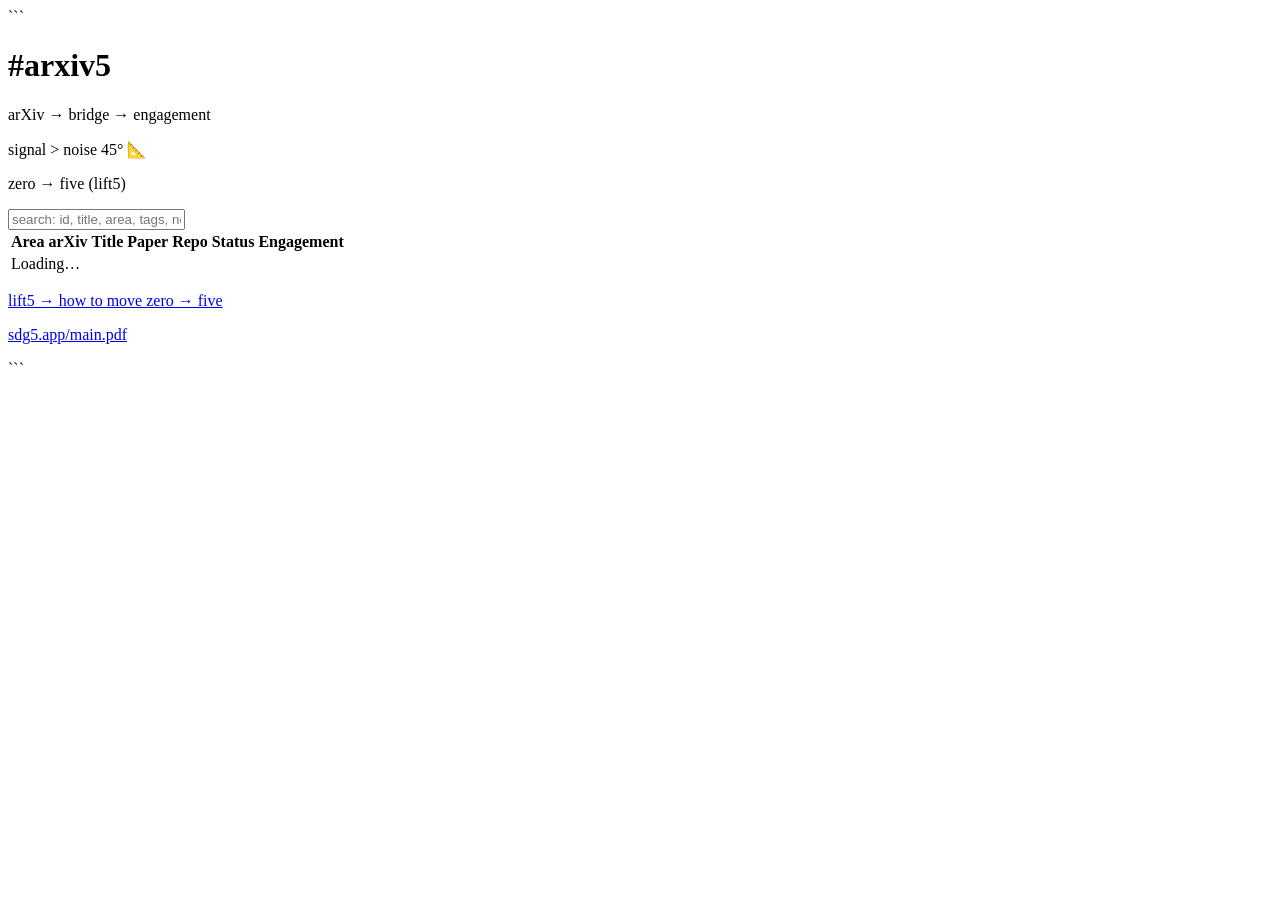
==== arxiv/index.html @ d461be9d "Create index.html" ====
<!DOCTYPE html>

<html lang="en">
<head>
  <meta charset="UTF-8" />
  <meta name="viewport" content="width=device-width, initial-scale=1.0" />
  <title>arxiv5 | sdg5.app</title>

  <!-- Absolute paths for /arxiv -->

  <link rel="stylesheet" href="/arxiv/styles.css" />
</head>
<body>

  <main class="container">

```
<!-- Header -->
<header class="hero">
  <h1>#arxiv5</h1>

  <p class="tagline">
    arXiv → bridge → engagement
  </p>

  <p class="subtag">
    signal &gt; noise <span class="angle">45° 📐</span>
  </p>

  <p class="goal">
    zero → five (lift5)
  </p>
</header>

<!-- Controls -->
<section class="controls">
  <input
    id="searchInput"
    type="text"
    placeholder="search: id, title, area, tags, note..."
  />
</section>

<!-- Table -->
<section class="table-wrap">
  <table id="papersTable">

    <thead>
      <tr>
        <th>Area</th>
        <th>arXiv</th>
        <th>Title</th>
        <th>Paper</th>
        <th>Repo</th>
        <th>Status</th>
        <th>Engagement</th>
      </tr>
    </thead>

    <tbody id="papersBody">
      <tr>
        <td colspan="7">Loading…</td>
      </tr>
    </tbody>

  </table>
</section>

<!-- Footer -->
<footer class="footer">
  <p>
    <a href="/arxiv/lift5.html">lift5 → how to move zero → five</a>
  </p>

  <p>
    <a href="/main.pdf" target="_blank">
      sdg5.app/main.pdf
    </a>
  </p>
</footer>
```

  </main>

  <!-- Absolute path -->

  <script src="/arxiv/app.js"></script>

</body>
</html>
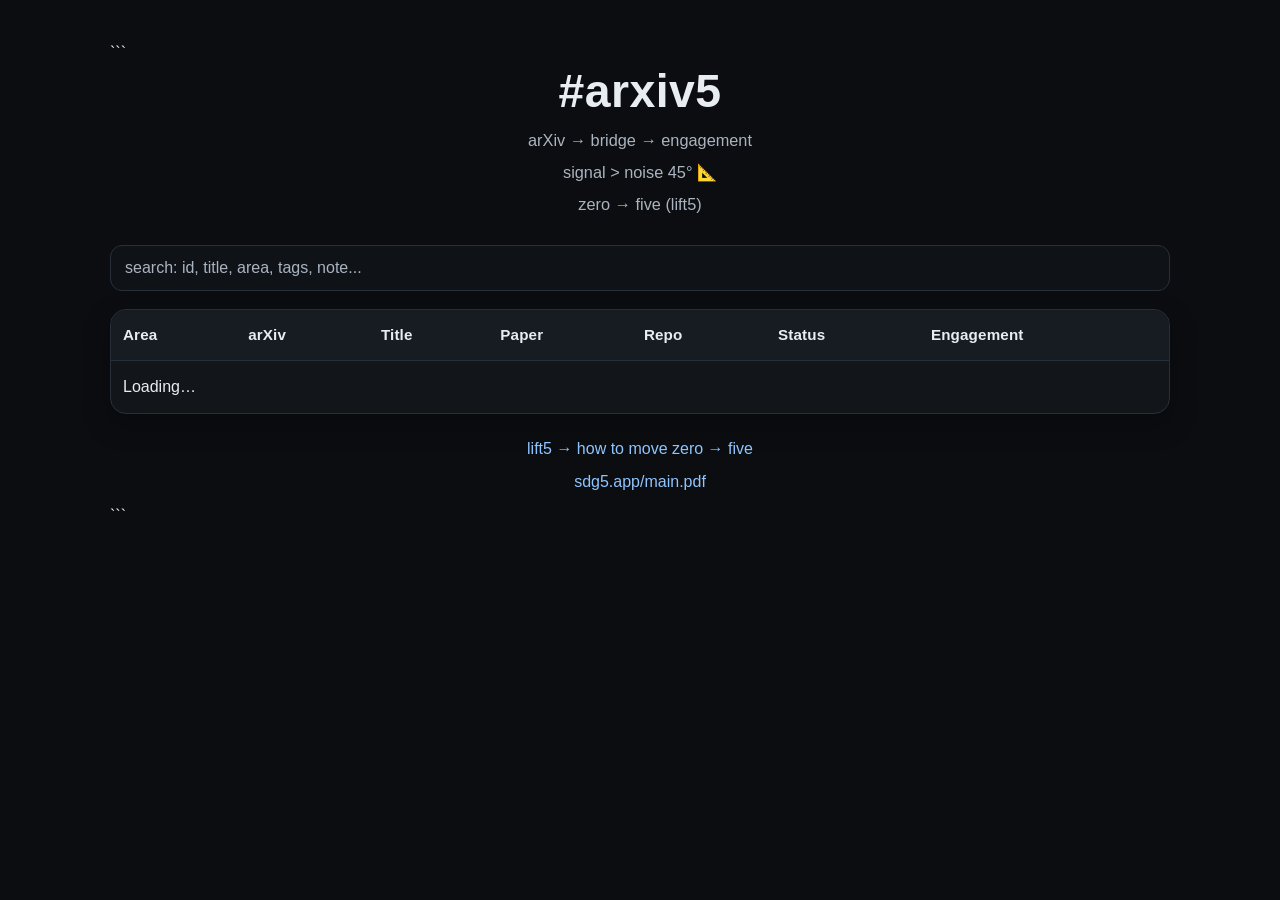
==== commit 5993ee28: "Update index.html" ====
--- a/arxiv/index.html
+++ b/arxiv/index.html
@@ -8,7 +8,7 @@
 
   <!-- Absolute paths for /arxiv -->
 
-  <link rel="stylesheet" href="/arxiv/styles.css" />
+  <link rel="stylesheet" href="styles.css" />
 </head>
 <body>
 
--- a/arxiv/styles.css
+++ b/arxiv/styles.css
@@ -0,0 +1,212 @@
+:root {
+--bg: #0b0d10;
+--panel: #12161b;
+--panel-2: #171c22;
+--text: #e8edf2;
+--muted: #aab4c0;
+--line: #27303a;
+--link: #8ec5ff;
+--link-hover: #bddfff;
+--badge: #202833;
+--zero: #c8d1db;
+--five: #ff8a65;
+--input-bg: #0f1318;
+--shadow: rgba(0, 0, 0, 0.28);
+}
+
+* {
+  box-sizing: border-box;
+  }
+
+html {
+color-scheme: dark;
+}
+
+body {
+margin: 0;
+font-family: -apple-system, BlinkMacSystemFont, "Segoe UI", sans-serif;
+background: var(--bg);
+color: var(--text);
+line-height: 1.6;
+}
+
+.container {
+max-width: 1100px;
+margin: 0 auto;
+padding: 40px 20px 64px;
+}
+
+.hero {
+text-align: center;
+margin-bottom: 28px;
+}
+
+h1 {
+margin: 0 0 10px;
+font-size: 2.9rem;
+line-height: 1.1;
+letter-spacing: 0.01em;
+}
+
+.tagline,
+.subtag,
+.goal {
+margin: 6px 0;
+color: var(--muted);
+font-size: 1.02rem;
+}
+
+.angle {
+white-space: nowrap;
+}
+
+.controls {
+margin: 0 0 18px;
+}
+
+#searchInput {
+width: 100%;
+padding: 13px 14px;
+border: 1px solid var(--line);
+border-radius: 12px;
+background: var(--input-bg);
+color: var(--text);
+font-size: 1rem;
+outline: none;
+transition: border-color 0.15s ease, box-shadow 0.15s ease;
+}
+
+#searchInput::placeholder {
+color: var(--muted);
+}
+
+#searchInput:focus {
+border-color: var(--link);
+box-shadow: 0 0 0 3px rgba(142, 197, 255, 0.14);
+}
+
+.table-wrap {
+overflow-x: auto;
+border: 1px solid var(--line);
+border-radius: 16px;
+background: var(--panel);
+box-shadow: 0 10px 28px var(--shadow);
+}
+
+table {
+width: 100%;
+border-collapse: collapse;
+}
+
+thead th {
+background: var(--panel-2);
+color: var(--text);
+font-size: 0.95rem;
+font-weight: 600;
+letter-spacing: 0.01em;
+}
+
+th,
+td {
+padding: 13px 12px;
+border-bottom: 1px solid var(--line);
+text-align: left;
+vertical-align: top;
+}
+
+tbody tr:last-child td {
+border-bottom: none;
+}
+
+tbody tr:hover {
+background: rgba(255, 255, 255, 0.02);
+}
+
+a {
+color: var(--link);
+text-decoration: none;
+}
+
+a:hover {
+color: var(--link-hover);
+text-decoration: underline;
+}
+
+.note {
+margin-top: 6px;
+color: var(--muted);
+font-size: 0.95rem;
+}
+
+.status {
+display: inline-block;
+padding: 4px 9px;
+border-radius: 999px;
+background: var(--badge);
+color: var(--text);
+font-size: 0.84rem;
+line-height: 1.2;
+white-space: nowrap;
+}
+
+.zero-link {
+color: var(--zero);
+text-decoration: underline;
+text-underline-offset: 2px;
+}
+
+.zero-link:hover {
+color: var(--link-hover);
+}
+
+.engaged {
+display: inline-block;
+color: var(--five);
+font-weight: 700;
+white-space: nowrap;
+}
+
+.footer {
+margin-top: 22px;
+text-align: center;
+color: var(--muted);
+}
+
+.footer p {
+margin: 8px 0;
+}
+
+code,
+pre {
+font-family: ui-monospace, SFMono-Regular, Menlo, Monaco, Consolas, "Liberation Mono", monospace;
+}
+
+pre {
+overflow-x: auto;
+padding: 14px;
+border: 1px solid var(--line);
+border-radius: 12px;
+background: var(--panel);
+}
+
+@media (max-width: 720px) {
+.container {
+padding: 28px 14px 48px;
+}
+
+h1 {
+font-size: 2.2rem;
+}
+
+th,
+td {
+padding: 11px 10px;
+font-size: 0.95rem;
+}
+
+.tagline,
+.subtag,
+.goal {
+font-size: 0.96rem;
+}
+}
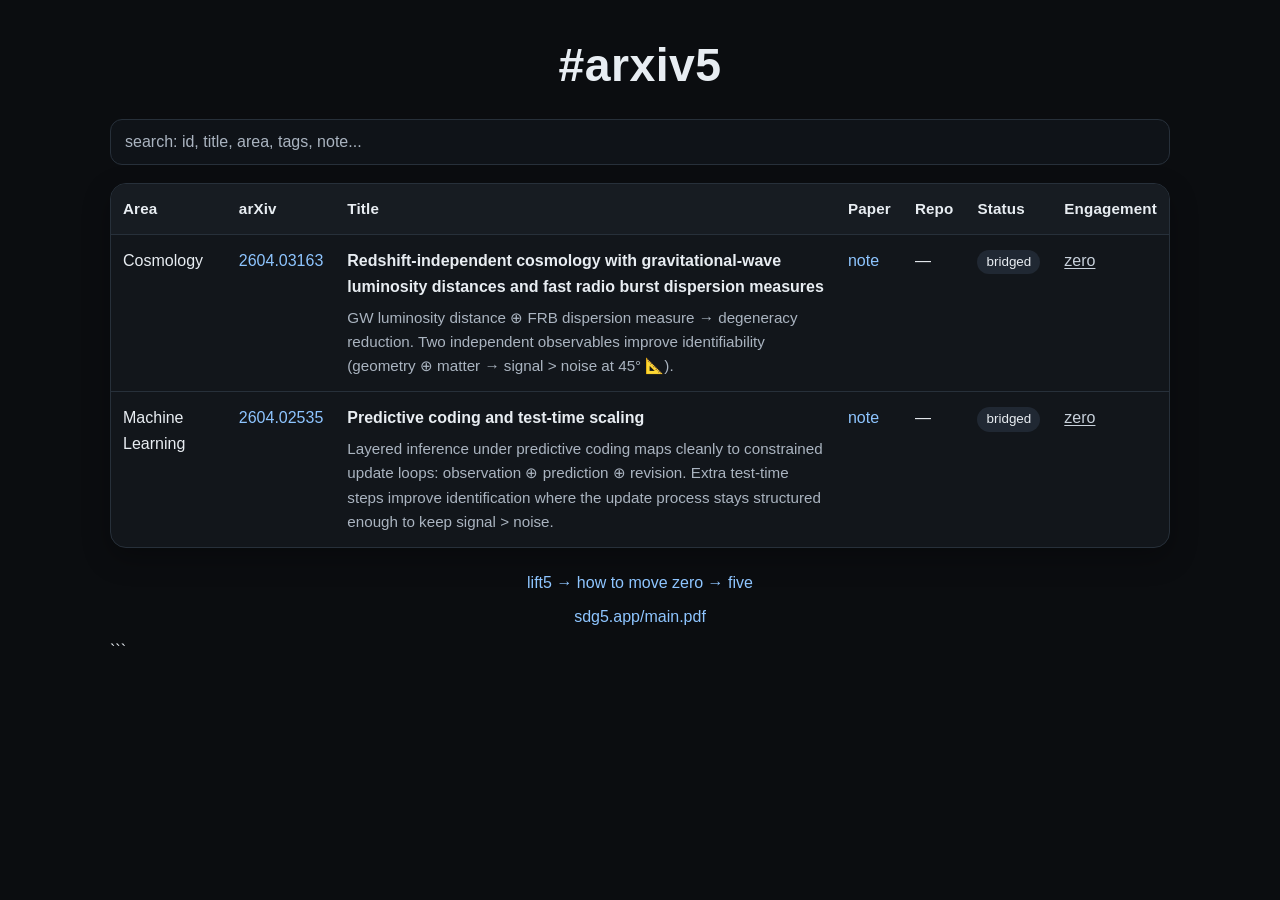
==== commit 61d7f931: "Update index.html" ====
--- a/arxiv/index.html
+++ b/arxiv/index.html
@@ -14,11 +14,11 @@
 
   <main class="container">
 
-```
+<!-- ``` -->
 <!-- Header -->
 <header class="hero">
   <h1>#arxiv5</h1>
-
+<!--
   <p class="tagline">
     arXiv → bridge → engagement
   </p>
@@ -29,7 +29,7 @@
 
   <p class="goal">
     zero → five (lift5)
-  </p>
+  </p>-->
 </header>
 
 <!-- Controls -->
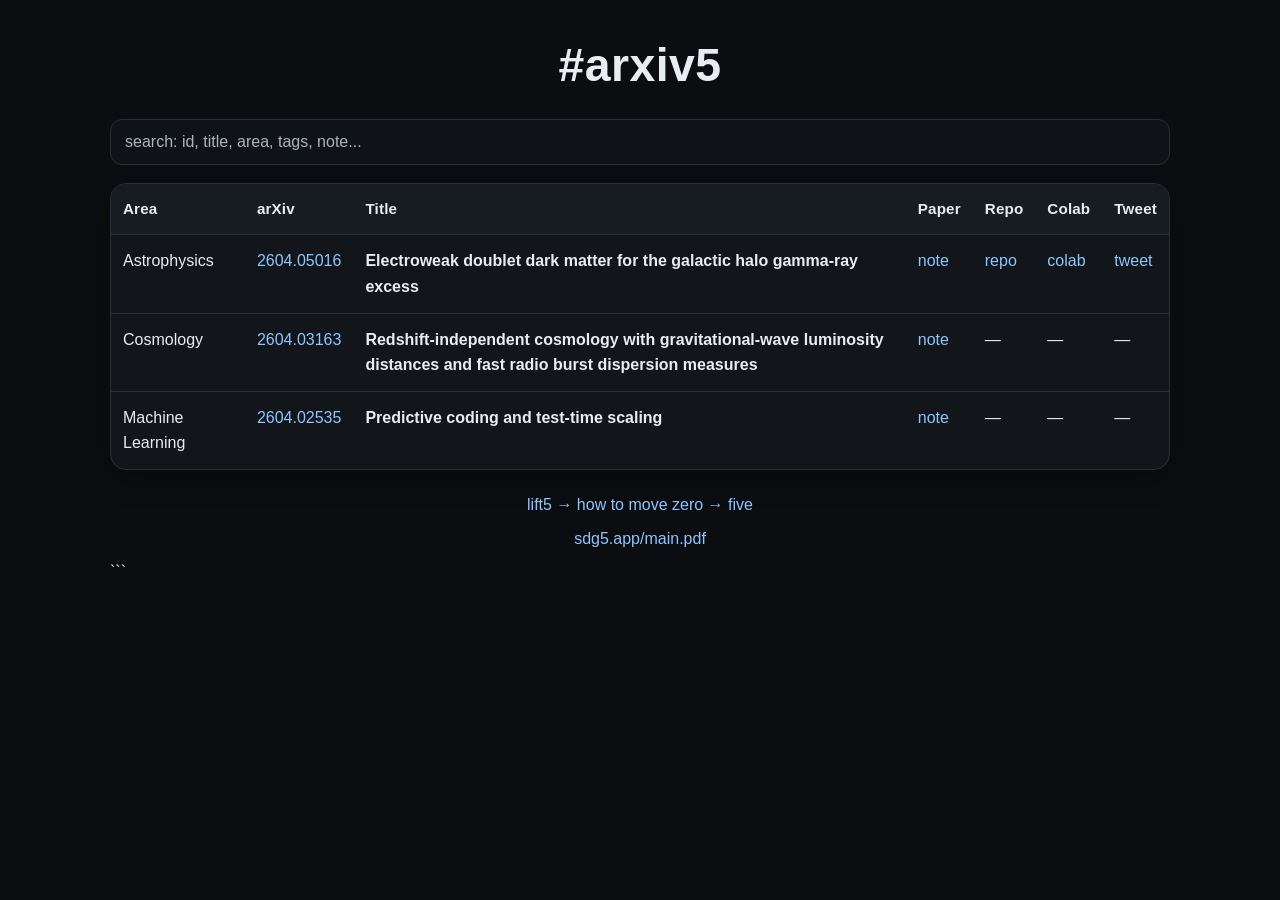
==== commit ba6effc2: "Update index.html" ====
--- a/arxiv/index.html
+++ b/arxiv/index.html
@@ -52,8 +52,8 @@
         <th>Title</th>
         <th>Paper</th>
         <th>Repo</th>
-        <th>Status</th>
-        <th>Engagement</th>
+        <th>Colab</th>
+        <th>Tweet</th>
       </tr>
     </thead>
 
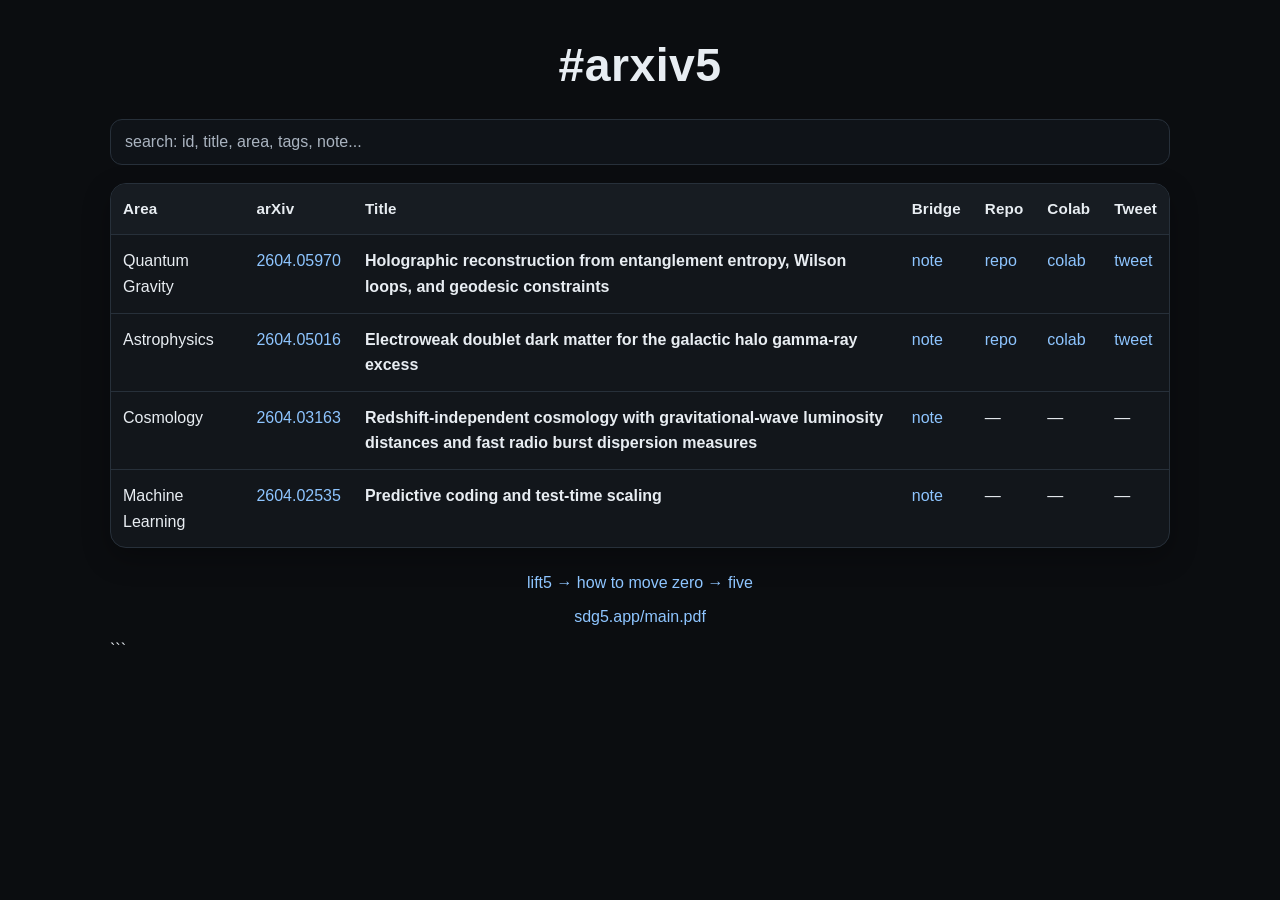
==== commit f06969ba: "Update index.html" ====
--- a/arxiv/index.html
+++ b/arxiv/index.html
@@ -50,7 +50,7 @@
         <th>Area</th>
         <th>arXiv</th>
         <th>Title</th>
-        <th>Paper</th>
+        <th>Bridge</th>
         <th>Repo</th>
         <th>Colab</th>
         <th>Tweet</th>
